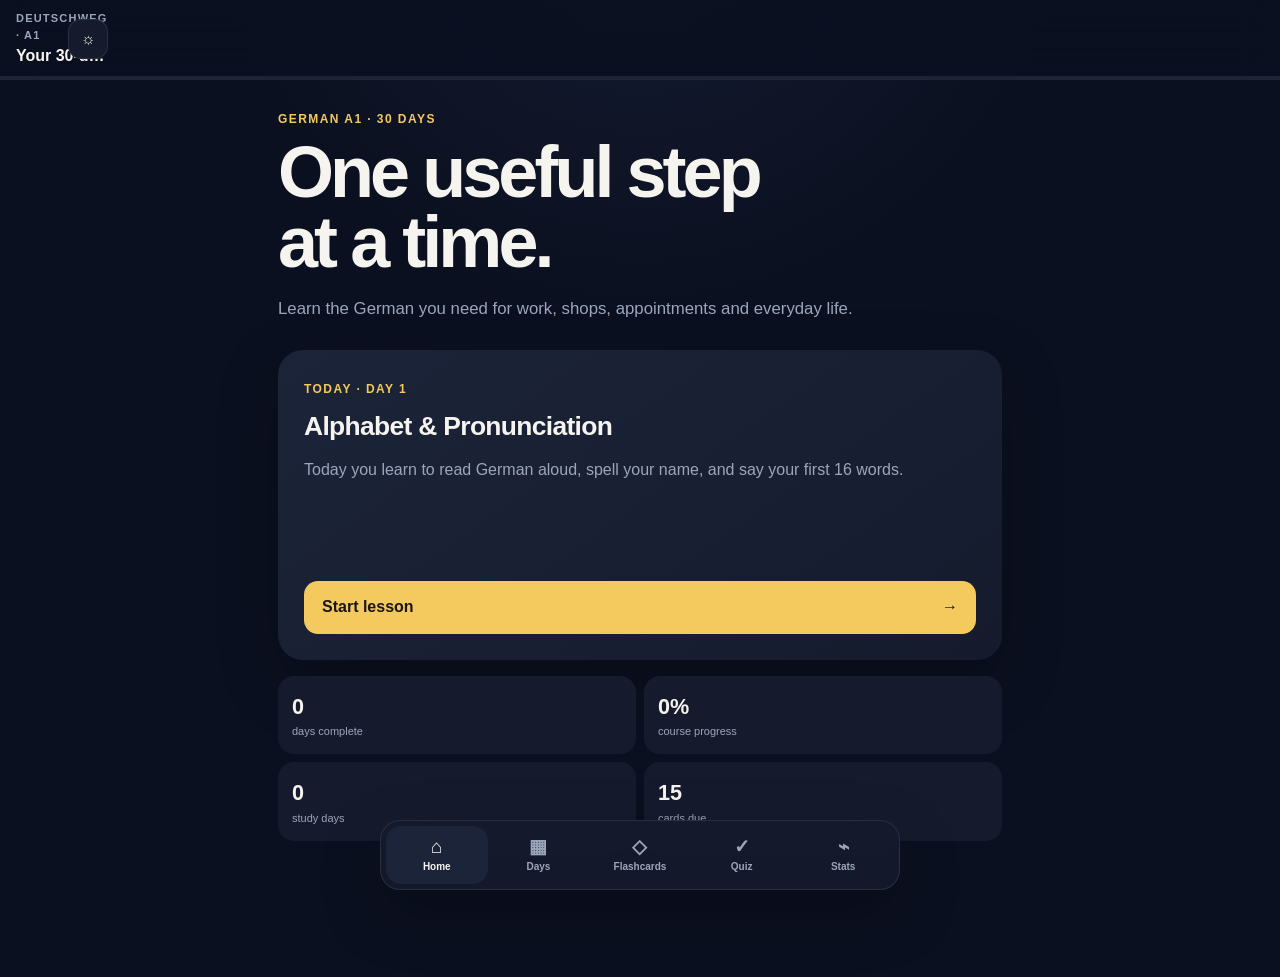
==== index.html @ 3619050e "Workstream 6: add stats streaks and progress backups" ====
<!doctype html>
<html lang="en">
<head>
  <meta charset="UTF-8">
  <meta name="viewport" content="width=device-width, initial-scale=1, viewport-fit=cover">
  <meta name="theme-color" content="#0b1020">
  <meta name="description" content="A guided, interactive 30-day German A1 course that works offline.">
  <link rel="manifest" href="./manifest.json">
  <link rel="icon" href="./icon.png" type="image/png">
  <link rel="apple-touch-icon" href="./icon.png">
  <link rel="stylesheet" href="./assets/app.css">
  <title>Deutschweg — German A1</title>
</head>
<body>
  <a class="skip-link" href="#app-main">Skip to lesson</a>
  <header class="topbar">
    <button class="icon-button" id="backButton" type="button" aria-label="Back to home">←</button>
    <div class="topbar-copy">
      <span id="topbarEyebrow">Deutschweg · A1</span>
      <strong id="topbarTitle">Your 30-day journey</strong>
    </div>
    <button class="icon-button" id="themeButton" type="button" aria-label="Switch to light mode">☼</button>
    <div class="topbar-progress" aria-hidden="true"><i id="topbarProgress"></i></div>
  </header>

  <main id="app-main" tabindex="-1">
    <section id="homeView" class="view" aria-labelledby="homeTitle">
      <p class="eyebrow">German A1 · 30 days</p>
      <h1 id="homeTitle">One useful step<br>at a time.</h1>
      <p class="lede">Learn the German you need for work, shops, appointments and everyday life.</p>
      <article class="continue-card">
        <div>
          <span class="eyebrow" id="continueEyebrow">Today · Day 1</span>
          <h2 id="continueTitle">Loading your lesson…</h2>
          <p id="continueGoal"></p>
        </div>
        <button class="primary-button" id="continueButton" type="button">Start lesson <span>→</span></button>
      </article>
      <div class="home-stats" aria-label="Course summary">
        <div><strong id="daysComplete">0</strong><span>days complete</span></div>
        <div><strong id="coursePercent">0%</strong><span>course progress</span></div>
        <div><strong id="studyDays">0</strong><span>study days</span></div>
        <div><strong id="dueToday">0</strong><span>cards due</span></div>
      </div>
    </section>

    <section id="daysView" class="view" hidden aria-labelledby="daysTitle">
      <p class="eyebrow">Course map</p>
      <h1 id="daysTitle">Your 30 days</h1>
      <p class="lede">Completed lessons stay available. Test days are marked separately.</p>
      <div class="status-legend" aria-label="Day status legend"><span><i></i>Not started</span><span><i class="progress"></i>In progress</span><span><i class="complete"></i>Complete</span><span><i class="test"></i>Test day</span></div>
      <div class="day-grid" id="dayGrid"></div>
    </section>

    <section id="dayView" class="view lesson-view" hidden aria-live="polite">
      <div id="dayLoading" class="loading-state" role="status">Loading lesson…</div>
      <article id="dayContent"></article>
    </section>

    <section id="flashcardsView" class="view" hidden aria-labelledby="flashcardsTitle">
      <p class="eyebrow" id="flashcardsMeta">Your review queue</p>
      <h1 id="flashcardsTitle">Flashcards</h1>
      <div class="review-options">
        <label><input type="checkbox" id="typeMode"> Type the answer</label>
      </div>
      <div id="reviewEmpty" class="empty-card" hidden><h2>You are caught up.</h2><p>Complete another lesson or return when reviews become due.</p></div>
      <div id="reviewSession">
        <article class="review-card" id="reviewCard" tabindex="0" role="button" aria-label="Reveal answer">
          <span class="card-status" id="reviewStatus">New</span>
          <div class="review-face" id="reviewPrompt"></div>
          <div class="review-answer" id="reviewAnswer" hidden></div>
        </article>
        <div id="typeAnswerArea" hidden>
          <input type="text" id="typedAnswer" lang="de" autocapitalize="off" placeholder="Type your answer…">
          <div class="special-keys" aria-label="German special characters"><button type="button">ä</button><button type="button">ö</button><button type="button">ü</button><button type="button">ß</button></div>
          <button class="primary-button" id="checkTypedAnswer" type="button">Check answer <span>→</span></button>
        </div>
        <button class="primary-button" id="revealAnswer" type="button">Show answer <span>→</span></button>
        <div class="grade-buttons" id="gradeButtons" hidden>
          <button type="button" data-grade="again">Again<small>10 min</small></button>
          <button type="button" data-grade="hard">Hard<small>short</small></button>
          <button type="button" data-grade="good">Good<small>normal</small></button>
          <button type="button" data-grade="easy">Easy<small>long</small></button>
        </div>
        <p class="card-stats" id="cardStats"></p>
      </div>
      <section class="hardest-list"><h2>Hardest cards</h2><div id="hardestCards"></div></section>
    </section>

    <section id="quizView" class="view" hidden aria-labelledby="quizTitle">
      <p class="eyebrow" id="quizMeta">Lesson check</p>
      <h1 id="quizTitle">Quiz</h1>
      <label class="quiz-picker">Choose a lesson <select id="quizPicker"></select></label>
      <div id="quizBody"></div>
    </section>

    <section id="statsView" class="view" hidden aria-labelledby="statsTitle">
      <p class="eyebrow">Your learning record</p>
      <h1 id="statsTitle">Stats</h1>
      <div class="stat-grid" id="statGrid"></div>
      <section class="stats-section"><h2>Scores over time</h2><div id="scoreTimeline"></div></section>
      <section class="stats-section"><h2>Weakest topics</h2><div id="weakTopics"></div></section>
      <section class="stats-section"><h2>Protect your progress</h2><p class="lede">Export a backup whenever you like. Importing restores the complete learning record on this device.</p><div class="data-actions"><button class="secondary-button" id="exportProgress" type="button">Export progress</button><label class="secondary-button import-label">Import progress<input type="file" id="importProgress" accept="application/json"></label></div><p id="importFeedback" aria-live="polite"></p></section>
    </section>

    <section id="placeholderView" class="view" hidden>
      <p class="eyebrow">Coming in this rebuild</p>
      <h1 id="placeholderTitle">Flashcards</h1>
      <p class="lede" id="placeholderCopy"></p>
      <button class="secondary-button" type="button" data-route="home">Return home</button>
    </section>
  </main>

  <nav class="bottom-nav" aria-label="Primary navigation">
    <button type="button" data-route="home" aria-current="page"><span>⌂</span>Home</button>
    <button type="button" data-route="days"><span>▦</span>Days</button>
    <button type="button" data-route="flashcards"><span>◇</span>Flashcards</button>
    <button type="button" data-route="quiz"><span>✓</span>Quiz</button>
    <button type="button" data-route="stats"><span>⌁</span>Stats</button>
  </nav>

  <div class="celebration" id="celebration" hidden>
    <div class="celebration-card" role="dialog" aria-modal="true" aria-labelledby="celebrationTitle">
      <div class="celebration-mark">✓</div>
      <p class="eyebrow">Lesson complete</p>
      <h2 id="celebrationTitle">You moved your German forward.</h2>
      <p id="celebrationCopy"></p>
      <button class="primary-button" id="celebrationNext" type="button">Continue <span>→</span></button>
      <button class="secondary-button" id="celebrationHome" type="button">Back home</button>
    </div>
  </div>

  <noscript>This course needs JavaScript to load its lesson files.</noscript>
  <script type="module" src="./assets/app.js"></script>
</body>
</html>
---- assets/app.css ----
:root{
  color-scheme:dark;
  --bg:#0b1020;--surface:#151b2d;--surface-2:#1c2439;--text:#f6f4ef;
  --muted:#9ca6bb;--line:rgba(255,255,255,.09);--gold:#f4c95d;--green:#68d5a5;
  --red:#f27c85;--focus:rgba(244,201,93,.28);--shadow:0 22px 60px rgba(0,0,0,.25);
  --ease:cubic-bezier(.23,1,.32,1);
}
[data-theme="light"]{
  color-scheme:light;--bg:#f7f5ef;--surface:#fffdfa;--surface-2:#f0ede4;
  --text:#1e2430;--muted:#687181;--line:rgba(32,38,48,.1);--gold:#b77900;
  --green:#137c58;--red:#c74b58;--focus:rgba(183,121,0,.2);--shadow:0 22px 60px rgba(30,36,48,.1);
}
*{box-sizing:border-box}
[hidden]{display:none!important}
html{background:var(--bg);scroll-behavior:smooth}
body{margin:0;background:radial-gradient(circle at 50% -12%,rgba(78,93,145,.16),transparent 34%),var(--bg);color:var(--text);font:16px/1.55 -apple-system,BlinkMacSystemFont,"Segoe UI",sans-serif;padding:82px 0 96px}
button,input{font:inherit}
button{cursor:pointer}
button:focus-visible,a:focus-visible,summary:focus-visible,input:focus-visible{outline:3px solid var(--focus);outline-offset:3px}
.skip-link{position:fixed;top:8px;left:8px;z-index:100;transform:translateY(-150%);background:var(--gold);color:#171717;padding:10px 14px;border-radius:10px}
.skip-link:focus{transform:none}
.topbar{position:fixed;inset:0 0 auto;z-index:20;min-height:70px;display:grid;grid-template-columns:42px 1fr 42px;align-items:center;gap:10px;padding:calc(10px + env(safe-area-inset-top)) 16px 10px;background:color-mix(in srgb,var(--bg) 88%,transparent);backdrop-filter:blur(18px);border-bottom:1px solid var(--line)}
.topbar-copy{display:grid;min-width:0}.topbar-copy span{font-size:11px;color:var(--muted);text-transform:uppercase;letter-spacing:.11em;font-weight:750}.topbar-copy strong{overflow:hidden;text-overflow:ellipsis;white-space:nowrap}
.icon-button{width:40px;height:40px;border:1px solid var(--line);border-radius:13px;background:var(--surface);color:var(--text)}
#backButton[hidden]{display:block;visibility:hidden}
.topbar-progress{position:absolute;inset:auto 0 0;height:3px;background:var(--surface-2)}.topbar-progress i{display:block;width:0;height:100%;background:var(--gold);transition:width 220ms var(--ease)}
main{width:min(100%,760px);margin:auto;padding:28px 18px 40px}
.view[hidden]{display:none}
.eyebrow{margin:0 0 8px;color:var(--gold);font-size:12px;font-weight:800;text-transform:uppercase;letter-spacing:.12em}
h1{font-size:clamp(2.2rem,12vw,4.5rem);line-height:.98;letter-spacing:-.055em;margin:0 0 18px}
h2{letter-spacing:-.025em;line-height:1.2}
.lede{color:var(--muted);font-size:1.05rem;max-width:580px;margin:0 0 28px}
.continue-card{min-height:310px;display:flex;flex-direction:column;justify-content:space-between;background:linear-gradient(145deg,var(--surface-2),var(--surface));border-radius:25px;padding:26px;box-shadow:var(--shadow)}
.continue-card h2{font-size:1.65rem;margin:10px 0}.continue-card p{color:var(--muted)}
.primary-button,.secondary-button{min-height:52px;border:0;border-radius:14px;padding:14px 18px;font-weight:800;transition:transform 140ms var(--ease)}
.primary-button{display:flex;justify-content:space-between;width:100%;background:var(--gold);color:#171717}.secondary-button{background:var(--surface-2);color:var(--text)}
.primary-button:active,.secondary-button:active,.bottom-nav button:active,.day-tile:active{transform:scale(.97)}
.home-stats{display:grid;grid-template-columns:repeat(2,1fr);gap:8px;margin-top:16px}
.home-stats div{background:var(--surface);border-radius:16px;padding:14px}.home-stats strong,.home-stats span{display:block}.home-stats strong{font-size:1.35rem}.home-stats span{color:var(--muted);font-size:11px}
.day-grid{display:grid;grid-template-columns:repeat(5,1fr);gap:8px}
.status-legend{display:flex;flex-wrap:wrap;gap:8px 14px;color:var(--muted);font-size:11px;margin:-12px 0 18px}.status-legend span{display:flex;align-items:center;gap:5px}.status-legend i{width:8px;height:8px;border-radius:50%;background:var(--surface-2)}.status-legend .progress{background:var(--gold)}.status-legend .complete{background:var(--green)}.status-legend .test{border:1px solid var(--gold);background:transparent}
.day-tile{aspect-ratio:1;border:1px solid var(--line);border-radius:15px;background:var(--surface);color:var(--text);display:grid;place-items:center;position:relative;font-weight:750;transition:transform 140ms var(--ease),border-color 180ms ease}
.day-tile.current,.day-tile.in-progress{border-color:var(--gold)}.day-tile.in-progress::before{content:"";position:absolute;top:6px;right:6px;width:6px;height:6px;border-radius:50%;background:var(--gold)}.day-tile.complete{background:color-mix(in srgb,var(--green) 13%,var(--surface));color:var(--green);border-color:color-mix(in srgb,var(--green) 45%,transparent)}.day-tile.test::after{content:"Test";position:absolute;bottom:4px;font-size:8px;color:var(--gold)}
.loading-state{padding:40px 0;color:var(--muted)}
.lesson-heading{margin-bottom:22px}.lesson-heading h1{font-size:clamp(2rem,9vw,3.5rem)}.lesson-heading p{color:var(--muted)}
.section-card{background:var(--surface);border:1px solid var(--line);border-radius:18px;margin:12px 0;padding:0 17px;overflow:hidden}
.section-card summary{list-style:none;display:flex;align-items:center;gap:12px;padding:17px 0;font-weight:750}.section-card summary::-webkit-details-marker{display:none}
.section-icon{display:grid;place-items:center;width:32px;height:32px;border-radius:10px;background:var(--surface-2);color:var(--gold);flex:0 0 auto}.section-title{flex:1}.section-status{color:var(--muted)}
.section-body{padding:0 0 18px}.section-body>*:first-child{margin-top:0}
.section-body table{display:block;width:100%;overflow-x:auto;border-collapse:separate;border-spacing:0;-webkit-overflow-scrolling:touch}.section-body th,.section-body td{min-width:110px;padding:8px;border:1px solid var(--line);text-align:left;background:var(--surface)}.section-body tr>*:first-child{position:sticky;left:0;z-index:1;background:var(--surface-2);box-shadow:1px 0 var(--line)}
.section-body .de{color:var(--green);font-weight:650}.section-body .tr{color:var(--muted);font-size:.86em}.section-body img{max-width:100%}
.speak-button{display:inline-grid;place-items:center;width:30px;height:30px;margin-left:7px;border:1px solid var(--line);border-radius:9px;background:var(--surface-2);color:var(--text);vertical-align:middle}.speak-button.playing{color:var(--gold);box-shadow:0 0 0 3px var(--focus)}
.audio-toolbar{display:flex;align-items:center;flex-wrap:wrap;gap:8px;margin:0 0 14px;padding:10px;border-radius:13px;background:var(--surface-2)}.audio-toolbar button,.audio-toolbar select{min-height:40px;border:1px solid var(--line);border-radius:10px;background:var(--surface);color:var(--text);padding:8px 11px}.dialogue-line-playing{border-radius:8px;background:color-mix(in srgb,var(--gold) 12%,transparent);box-shadow:0 0 0 5px color-mix(in srgb,var(--gold) 12%,transparent)}
.listening-drill{margin:0 0 17px;padding:16px;border-radius:15px;background:var(--surface-2)}.listening-drill h3{margin:0 0 4px}.listening-drill p{color:var(--muted);font-size:.88em}.listen-row{display:flex;gap:8px}.listen-row input{min-width:0;flex:1;border:1px solid var(--line);border-radius:11px;background:var(--surface);color:var(--text);padding:10px 12px}.listen-row button{flex:0 0 auto}.listen-feedback{min-height:24px;margin-top:9px;font-size:.88em}.listen-feedback.good{color:var(--green)}.listen-feedback.bad{color:var(--red)}
.section-complete{display:flex;align-items:center;justify-content:center;width:100%;min-height:44px;margin-top:16px;border:1px solid var(--line);border-radius:12px;background:var(--surface-2);color:var(--text);font-weight:750}.section-complete.done{color:var(--green);background:color-mix(in srgb,var(--green) 10%,var(--surface-2))}
.lesson-nav{display:grid;grid-template-columns:1fr 1fr;gap:10px;margin:14px 0 0}
.fc{position:relative;min-height:120px;display:grid;place-items:center;text-align:center;padding:18px;border-radius:16px;background:var(--surface-2);cursor:pointer;perspective:800px;transition:transform 180ms var(--ease)}.fc:active{transform:scale(.98)}.fc .a{display:none;color:var(--green)}.fc.flip .q{display:none}.fc.flip .a{display:block}.fc.flip{box-shadow:inset 0 0 0 1px var(--green)}
.complete-day{margin:22px 0;background:var(--gold);color:#171717;width:100%}
.review-options{display:flex;justify-content:flex-end;margin:-54px 0 22px;color:var(--muted);font-size:.86em}.review-options label{display:flex;align-items:center;gap:7px}
.review-card{position:relative;min-height:300px;display:flex;flex-direction:column;justify-content:center;align-items:center;text-align:center;padding:28px;border:1px solid var(--line);border-radius:24px;background:linear-gradient(145deg,var(--surface-2),var(--surface));box-shadow:var(--shadow);transition:transform 180ms var(--ease)}.review-card:active{transform:scale(.99)}.card-status{position:absolute;top:20px;left:20px;padding:4px 9px;border-radius:999px;background:var(--surface-2);color:var(--muted);font-size:11px;text-transform:uppercase;letter-spacing:.1em}.review-face,.review-answer{font-size:clamp(1.45rem,7vw,2.3rem);font-weight:800;letter-spacing:-.03em}.review-answer{color:var(--green);margin-top:18px}.review-card.revealed .review-face{font-size:1rem;color:var(--muted)}#revealAnswer{margin-top:12px}.grade-buttons{display:grid;grid-template-columns:repeat(4,1fr);gap:6px;margin-top:12px}.grade-buttons button{min-height:58px;border:1px solid var(--line);border-radius:13px;background:var(--surface);color:var(--text);font-size:.78em;font-weight:750}.grade-buttons button:first-child{color:var(--red)}.grade-buttons button:last-child{color:var(--green)}.grade-buttons small{display:block;color:var(--muted);font-size:9px}.card-stats{min-height:24px;color:var(--muted);font-size:.78em;text-align:center}
#typeAnswerArea{margin-top:12px}#typedAnswer{width:100%;min-height:48px;border:1px solid var(--line);border-radius:12px;background:var(--surface);color:var(--text);padding:11px 13px}.special-keys{display:flex;gap:6px;margin:8px 0}.special-keys button{width:42px;height:38px;border:1px solid var(--line);border-radius:9px;background:var(--surface-2);color:var(--text)}.empty-card{padding:28px;border-radius:20px;background:var(--surface);text-align:center}.hardest-list{margin-top:30px}.hardest-list h2{font-size:1rem}.hard-card{display:flex;justify-content:space-between;gap:12px;padding:10px 0;border-top:1px solid var(--line);font-size:.85em}.hard-card span{color:var(--muted)}
.quiz-picker{display:grid;gap:6px;color:var(--muted);font-size:.8em;margin:-8px 0 18px}.quiz-picker select{min-height:46px;border:1px solid var(--line);border-radius:12px;background:var(--surface);color:var(--text);padding:9px 12px}.quiz-question{margin:12px 0;padding:18px;border-radius:18px;background:var(--surface);border:1px solid var(--line)}.quiz-question h2{font-size:1rem;line-height:1.5;margin:0 0 12px}.quiz-input-row{display:flex;gap:8px}.quiz-input-row input{min-width:0;flex:1;min-height:46px;border:1px solid var(--line);border-radius:11px;background:var(--surface-2);color:var(--text);padding:10px}.quiz-check,.choice-option{min-height:44px;border:1px solid var(--line);border-radius:11px;background:var(--surface-2);color:var(--text);padding:9px 12px}.choice-grid{display:grid;gap:7px}.choice-option{text-align:left}.choice-option.selected{border-color:var(--gold)}.quiz-feedback{margin-top:10px;font-size:.88em}.quiz-feedback.good{color:var(--green)}.quiz-feedback.bad{color:var(--red)}.quiz-explanation{display:block;color:var(--muted);margin-top:4px}.quiz-result{padding:22px;border-radius:19px;background:var(--surface);box-shadow:var(--shadow)}.quiz-result strong{font-size:2rem}.quiz-result .primary-button{margin-top:14px}
.test-paper{padding:20px;border-radius:19px;background:var(--surface)}.test-paper details{margin:12px 0;padding:0 14px;border:1px solid var(--line);border-radius:14px}.test-paper li{margin:12px 0}.test-response{display:block;width:100%;min-height:42px;margin-top:7px;border:1px solid var(--line);border-radius:9px;background:var(--surface-2);color:var(--text);padding:8px 10px}.test-score{display:flex;align-items:center;gap:10px;margin:15px 0}.test-score input{width:84px;min-height:46px;border:1px solid var(--line);border-radius:10px;background:var(--surface-2);color:var(--text);padding:9px}.answer-panel{margin-top:15px;padding:18px;border-radius:16px;background:var(--surface-2)}
.word-bank,.word-answer{display:flex;flex-wrap:wrap;gap:7px;min-height:48px;padding:8px;border:1px dashed var(--line);border-radius:11px;margin:7px 0}.word-chip{min-height:38px;border:1px solid var(--line);border-radius:9px;background:var(--surface-2);color:var(--text);padding:7px 10px}.word-answer{border-style:solid}
.stat-grid{display:grid;grid-template-columns:repeat(2,1fr);gap:9px}.stat-card{padding:17px;border-radius:17px;background:var(--surface)}.stat-card strong,.stat-card span{display:block}.stat-card strong{font-size:1.8rem}.stat-card span{color:var(--muted);font-size:.75em}.stats-section{margin-top:28px}.stats-section h2{font-size:1.05rem}.score-row,.weak-row{display:grid;grid-template-columns:76px 1fr auto;align-items:center;gap:10px;padding:9px 0;border-top:1px solid var(--line);font-size:.8em}.score-track{height:6px;border-radius:5px;background:var(--surface-2);overflow:hidden}.score-track i{display:block;height:100%;background:var(--gold)}.weak-row{grid-template-columns:1fr auto}.weak-row span{color:var(--muted)}.data-actions{display:grid;grid-template-columns:1fr 1fr;gap:8px}.import-label{display:grid;place-items:center;text-align:center;cursor:pointer}.import-label input{position:absolute;width:1px;height:1px;opacity:0}
.bottom-nav{position:fixed;z-index:30;inset:auto 10px max(10px,env(safe-area-inset-bottom));display:grid;grid-template-columns:repeat(5,1fr);padding:5px;border:1px solid var(--line);border-radius:20px;background:color-mix(in srgb,var(--surface) 92%,transparent);backdrop-filter:blur(18px);box-shadow:var(--shadow)}
.bottom-nav button{min-width:0;min-height:58px;border:0;border-radius:15px;background:transparent;color:var(--muted);font-size:10px;font-weight:750}.bottom-nav button span{display:block;font-size:19px;line-height:1.2}.bottom-nav button[aria-current="page"]{background:var(--surface-2);color:var(--text)}
.celebration{position:fixed;z-index:60;inset:0;display:grid;place-items:end center;padding:18px;background:rgba(4,7,14,.68);backdrop-filter:blur(9px)}.celebration[hidden]{display:none}.celebration-card{width:min(100%,500px);padding:28px;border-radius:25px;background:var(--surface);box-shadow:var(--shadow);animation:celebrate-in 220ms var(--ease)}.celebration-mark{display:grid;place-items:center;width:56px;height:56px;margin-bottom:20px;border-radius:18px;background:color-mix(in srgb,var(--green) 15%,var(--surface-2));color:var(--green);font-size:28px}.celebration-card h2{font-size:1.7rem;margin:8px 0}.celebration-card>p:not(.eyebrow){color:var(--muted)}.celebration-card .secondary-button{width:100%;margin-top:8px}
@keyframes celebrate-in{from{opacity:0;transform:translateY(18px) scale(.98)}to{opacity:1;transform:none}}
@media(min-width:700px){.day-grid{grid-template-columns:repeat(10,1fr)}.bottom-nav{width:520px;left:50%;right:auto;transform:translateX(-50%)}}
@media(min-width:700px){.celebration{place-items:center}}
@media(prefers-reduced-motion:reduce){html{scroll-behavior:auto}*,*::before,*::after{transition-duration:.001ms!important;animation-duration:.001ms!important}.celebration-card{animation:none}}
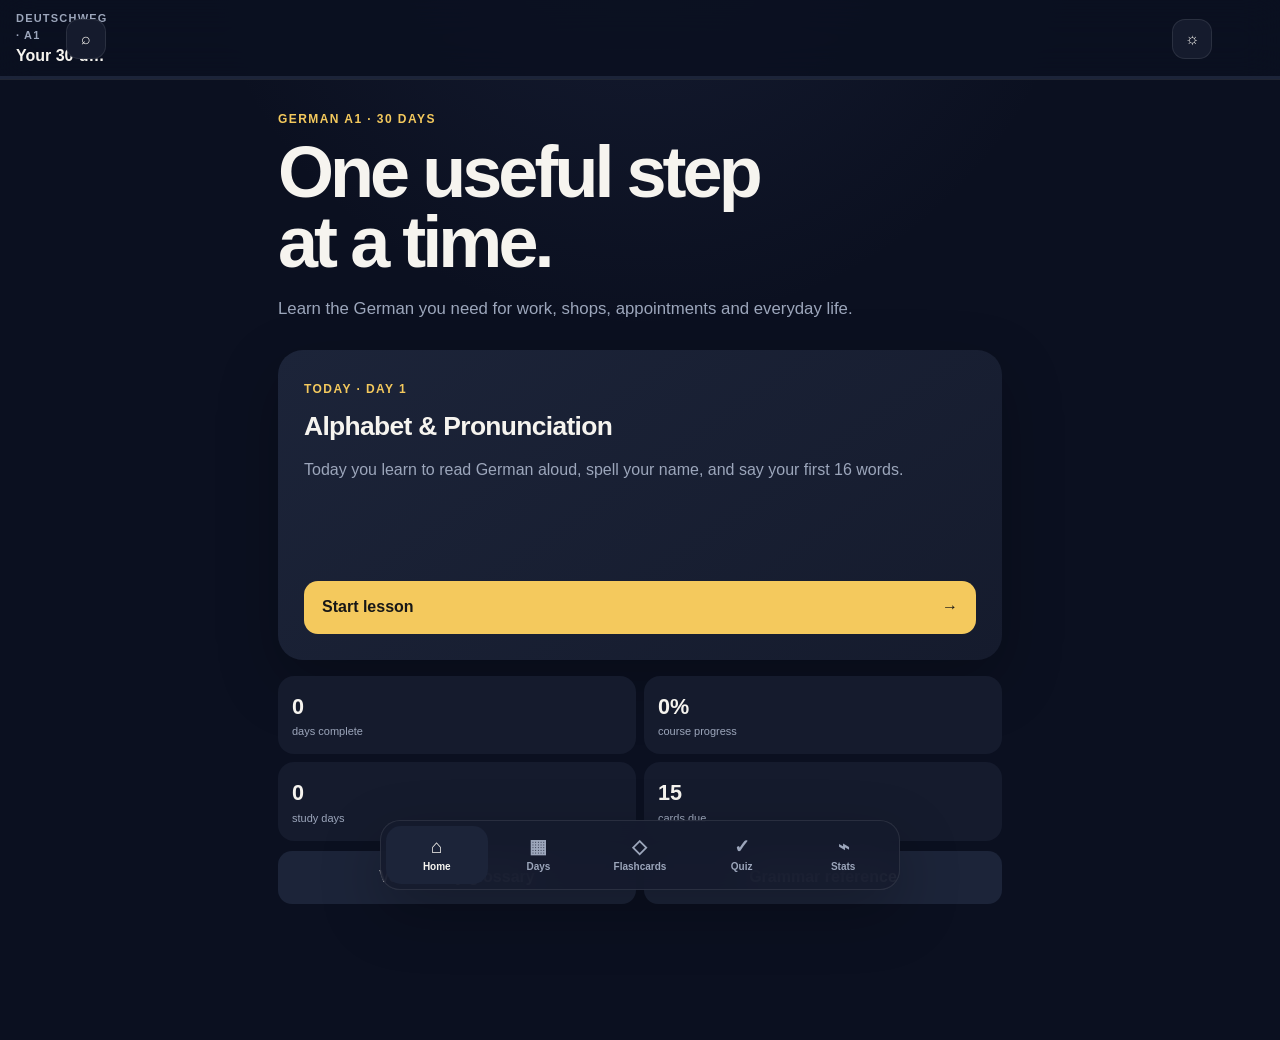
==== commit 059d8fb5: "Workstream 8: add global search glossary and grammar reference" ====
--- a/index.html
+++ b/index.html
@@ -5,6 +5,9 @@
   <meta name="viewport" content="width=device-width, initial-scale=1, viewport-fit=cover">
   <meta name="theme-color" content="#0b1020">
   <meta name="description" content="A guided, interactive 30-day German A1 course that works offline.">
+  <meta name="apple-mobile-web-app-capable" content="yes">
+  <meta name="apple-mobile-web-app-status-bar-style" content="black-translucent">
+  <meta name="apple-mobile-web-app-title" content="Deutschweg">
   <link rel="manifest" href="./manifest.json">
   <link rel="icon" href="./icon.png" type="image/png">
   <link rel="apple-touch-icon" href="./icon.png">
@@ -19,7 +22,9 @@
       <span id="topbarEyebrow">Deutschweg · A1</span>
       <strong id="topbarTitle">Your 30-day journey</strong>
     </div>
+    <button class="icon-button" id="searchButton" type="button" aria-label="Search course">⌕</button>
     <button class="icon-button" id="themeButton" type="button" aria-label="Switch to light mode">☼</button>
+    <span class="connection-status" id="connectionStatus" role="status" hidden>Offline</span>
     <div class="topbar-progress" aria-hidden="true"><i id="topbarProgress"></i></div>
   </header>
 
@@ -42,6 +47,8 @@
         <div><strong id="studyDays">0</strong><span>study days</span></div>
         <div><strong id="dueToday">0</strong><span>cards due</span></div>
       </div>
+      <button class="secondary-button install-button" id="installButton" type="button" hidden>Install Deutschweg</button>
+      <div class="reference-links"><button class="secondary-button" type="button" data-reference="glossary">Vocabulary glossary</button><button class="secondary-button" type="button" data-reference="grammar">Grammar reference</button></div>
     </section>
 
     <section id="daysView" class="view" hidden aria-labelledby="daysTitle">
@@ -103,6 +110,14 @@
       <section class="stats-section"><h2>Protect your progress</h2><p class="lede">Export a backup whenever you like. Importing restores the complete learning record on this device.</p><div class="data-actions"><button class="secondary-button" id="exportProgress" type="button">Export progress</button><label class="secondary-button import-label">Import progress<input type="file" id="importProgress" accept="application/json"></label></div><p id="importFeedback" aria-live="polite"></p></section>
     </section>
 
+    <section id="referenceView" class="view" hidden aria-labelledby="referenceTitle">
+      <p class="eyebrow">Exam-day reference</p>
+      <h1 id="referenceTitle">Glossary</h1>
+      <div class="reference-tabs"><button type="button" data-reference-tab="glossary">Vocabulary</button><button type="button" data-reference-tab="grammar">Grammar</button></div>
+      <div id="glossaryControls" class="reference-controls"><input type="search" id="glossaryQuery" placeholder="Filter words…" aria-label="Filter glossary"><select id="articleFilter" aria-label="Filter by article"><option value="">All articles</option><option value="der">der</option><option value="die">die</option><option value="das">das</option></select><select id="dayFilter" aria-label="Filter by day"><option value="">All days</option></select><select id="glossarySort" aria-label="Sort glossary"><option value="day">Course order</option><option value="german">German A–Z</option><option value="english">English A–Z</option></select></div>
+      <div id="referenceBody"></div>
+    </section>
+
     <section id="placeholderView" class="view" hidden>
       <p class="eyebrow">Coming in this rebuild</p>
       <h1 id="placeholderTitle">Flashcards</h1>
@@ -129,6 +144,13 @@
       <button class="secondary-button" id="celebrationHome" type="button">Back home</button>
     </div>
   </div>
+  <div class="search-overlay" id="searchOverlay" hidden>
+    <div class="search-panel" role="dialog" aria-modal="true" aria-labelledby="searchTitle">
+      <div class="search-head"><h2 id="searchTitle">Search the course</h2><button class="icon-button" id="closeSearch" type="button" aria-label="Close search">×</button></div>
+      <input type="search" id="globalSearch" placeholder="Try Termin, accusative, Bahnhof…" autocomplete="off">
+      <div id="searchResults" aria-live="polite"></div>
+    </div>
+  </div>
 
   <noscript>This course needs JavaScript to load its lesson files.</noscript>
   <script type="module" src="./assets/app.js"></script>
--- a/assets/app.css
+++ b/assets/app.css
@@ -19,10 +19,11 @@
 button:focus-visible,a:focus-visible,summary:focus-visible,input:focus-visible{outline:3px solid var(--focus);outline-offset:3px}
 .skip-link{position:fixed;top:8px;left:8px;z-index:100;transform:translateY(-150%);background:var(--gold);color:#171717;padding:10px 14px;border-radius:10px}
 .skip-link:focus{transform:none}
-.topbar{position:fixed;inset:0 0 auto;z-index:20;min-height:70px;display:grid;grid-template-columns:42px 1fr 42px;align-items:center;gap:10px;padding:calc(10px + env(safe-area-inset-top)) 16px 10px;background:color-mix(in srgb,var(--bg) 88%,transparent);backdrop-filter:blur(18px);border-bottom:1px solid var(--line)}
+.topbar{position:fixed;inset:0 0 auto;z-index:20;min-height:70px;display:grid;grid-template-columns:42px 1fr 42px 42px;align-items:center;gap:8px;padding:calc(10px + env(safe-area-inset-top)) 16px 10px;background:color-mix(in srgb,var(--bg) 88%,transparent);backdrop-filter:blur(18px);border-bottom:1px solid var(--line)}
 .topbar-copy{display:grid;min-width:0}.topbar-copy span{font-size:11px;color:var(--muted);text-transform:uppercase;letter-spacing:.11em;font-weight:750}.topbar-copy strong{overflow:hidden;text-overflow:ellipsis;white-space:nowrap}
 .icon-button{width:40px;height:40px;border:1px solid var(--line);border-radius:13px;background:var(--surface);color:var(--text)}
 #backButton[hidden]{display:block;visibility:hidden}
+.connection-status{position:absolute;right:66px;bottom:7px;padding:2px 7px;border-radius:999px;background:var(--red);color:#fff;font-size:9px;font-weight:800;text-transform:uppercase;letter-spacing:.08em}
 .topbar-progress{position:absolute;inset:auto 0 0;height:3px;background:var(--surface-2)}.topbar-progress i{display:block;width:0;height:100%;background:var(--gold);transition:width 220ms var(--ease)}
 main{width:min(100%,760px);margin:auto;padding:28px 18px 40px}
 .view[hidden]{display:none}
@@ -37,6 +38,8 @@
 .primary-button:active,.secondary-button:active,.bottom-nav button:active,.day-tile:active{transform:scale(.97)}
 .home-stats{display:grid;grid-template-columns:repeat(2,1fr);gap:8px;margin-top:16px}
 .home-stats div{background:var(--surface);border-radius:16px;padding:14px}.home-stats strong,.home-stats span{display:block}.home-stats strong{font-size:1.35rem}.home-stats span{color:var(--muted);font-size:11px}
+.install-button{width:100%;margin-top:10px}
+.reference-links{display:grid;grid-template-columns:1fr 1fr;gap:8px;margin-top:10px}.reference-links button{width:100%}
 .day-grid{display:grid;grid-template-columns:repeat(5,1fr);gap:8px}
 .status-legend{display:flex;flex-wrap:wrap;gap:8px 14px;color:var(--muted);font-size:11px;margin:-12px 0 18px}.status-legend span{display:flex;align-items:center;gap:5px}.status-legend i{width:8px;height:8px;border-radius:50%;background:var(--surface-2)}.status-legend .progress{background:var(--gold)}.status-legend .complete{background:var(--green)}.status-legend .test{border:1px solid var(--gold);background:transparent}
 .day-tile{aspect-ratio:1;border:1px solid var(--line);border-radius:15px;background:var(--surface);color:var(--text);display:grid;place-items:center;position:relative;font-weight:750;transition:transform 140ms var(--ease),border-color 180ms ease}
@@ -63,6 +66,8 @@
 .test-paper{padding:20px;border-radius:19px;background:var(--surface)}.test-paper details{margin:12px 0;padding:0 14px;border:1px solid var(--line);border-radius:14px}.test-paper li{margin:12px 0}.test-response{display:block;width:100%;min-height:42px;margin-top:7px;border:1px solid var(--line);border-radius:9px;background:var(--surface-2);color:var(--text);padding:8px 10px}.test-score{display:flex;align-items:center;gap:10px;margin:15px 0}.test-score input{width:84px;min-height:46px;border:1px solid var(--line);border-radius:10px;background:var(--surface-2);color:var(--text);padding:9px}.answer-panel{margin-top:15px;padding:18px;border-radius:16px;background:var(--surface-2)}
 .word-bank,.word-answer{display:flex;flex-wrap:wrap;gap:7px;min-height:48px;padding:8px;border:1px dashed var(--line);border-radius:11px;margin:7px 0}.word-chip{min-height:38px;border:1px solid var(--line);border-radius:9px;background:var(--surface-2);color:var(--text);padding:7px 10px}.word-answer{border-style:solid}
 .stat-grid{display:grid;grid-template-columns:repeat(2,1fr);gap:9px}.stat-card{padding:17px;border-radius:17px;background:var(--surface)}.stat-card strong,.stat-card span{display:block}.stat-card strong{font-size:1.8rem}.stat-card span{color:var(--muted);font-size:.75em}.stats-section{margin-top:28px}.stats-section h2{font-size:1.05rem}.score-row,.weak-row{display:grid;grid-template-columns:76px 1fr auto;align-items:center;gap:10px;padding:9px 0;border-top:1px solid var(--line);font-size:.8em}.score-track{height:6px;border-radius:5px;background:var(--surface-2);overflow:hidden}.score-track i{display:block;height:100%;background:var(--gold)}.weak-row{grid-template-columns:1fr auto}.weak-row span{color:var(--muted)}.data-actions{display:grid;grid-template-columns:1fr 1fr;gap:8px}.import-label{display:grid;place-items:center;text-align:center;cursor:pointer}.import-label input{position:absolute;width:1px;height:1px;opacity:0}
+.reference-tabs{display:grid;grid-template-columns:1fr 1fr;gap:5px;padding:4px;border-radius:14px;background:var(--surface-2);margin-bottom:13px}.reference-tabs button{min-height:42px;border:0;border-radius:10px;background:transparent;color:var(--muted)}.reference-tabs button.active{background:var(--surface);color:var(--text)}.reference-controls{display:grid;grid-template-columns:2fr 1fr;gap:7px;margin-bottom:14px}.reference-controls input,.reference-controls select{min-width:0;min-height:42px;border:1px solid var(--line);border-radius:10px;background:var(--surface);color:var(--text);padding:8px}.glossary-row{display:grid;grid-template-columns:1.1fr 1fr auto;gap:10px;padding:11px 3px;border-top:1px solid var(--line);font-size:.86em}.glossary-row strong{color:var(--green)}.glossary-row[data-article="der"] strong{color:#71a8ff}.glossary-row[data-article="die"] strong{color:#ff7f94}.glossary-row[data-article="das"] strong{color:#67d69e}.glossary-row small{color:var(--muted)}.grammar-ref{margin:10px 0;padding:0 15px;border:1px solid var(--line);border-radius:15px;background:var(--surface)}.grammar-ref summary{padding:14px 0;font-weight:750}.grammar-ref-body{padding-bottom:15px}.grammar-ref-body table{display:block;overflow-x:auto}
+.search-overlay{position:fixed;z-index:70;inset:0;padding:12px;background:rgba(4,7,14,.72);backdrop-filter:blur(9px)}.search-panel{width:min(100%,680px);max-height:calc(100vh - 24px);margin:auto;overflow:auto;padding:18px;border-radius:22px;background:var(--surface);box-shadow:var(--shadow)}.search-head{display:flex;align-items:center;justify-content:space-between}.search-head h2{margin:0}.search-panel>input{width:100%;min-height:50px;margin:15px 0;border:1px solid var(--line);border-radius:12px;background:var(--surface-2);color:var(--text);padding:11px 13px}.search-result{display:block;width:100%;padding:12px 2px;border:0;border-top:1px solid var(--line);background:transparent;color:var(--text);text-align:left}.search-result span,.search-result small{display:block}.search-result small{color:var(--muted)}
 .bottom-nav{position:fixed;z-index:30;inset:auto 10px max(10px,env(safe-area-inset-bottom));display:grid;grid-template-columns:repeat(5,1fr);padding:5px;border:1px solid var(--line);border-radius:20px;background:color-mix(in srgb,var(--surface) 92%,transparent);backdrop-filter:blur(18px);box-shadow:var(--shadow)}
 .bottom-nav button{min-width:0;min-height:58px;border:0;border-radius:15px;background:transparent;color:var(--muted);font-size:10px;font-weight:750}.bottom-nav button span{display:block;font-size:19px;line-height:1.2}.bottom-nav button[aria-current="page"]{background:var(--surface-2);color:var(--text)}
 .celebration{position:fixed;z-index:60;inset:0;display:grid;place-items:end center;padding:18px;background:rgba(4,7,14,.68);backdrop-filter:blur(9px)}.celebration[hidden]{display:none}.celebration-card{width:min(100%,500px);padding:28px;border-radius:25px;background:var(--surface);box-shadow:var(--shadow);animation:celebrate-in 220ms var(--ease)}.celebration-mark{display:grid;place-items:center;width:56px;height:56px;margin-bottom:20px;border-radius:18px;background:color-mix(in srgb,var(--green) 15%,var(--surface-2));color:var(--green);font-size:28px}.celebration-card h2{font-size:1.7rem;margin:8px 0}.celebration-card>p:not(.eyebrow){color:var(--muted)}.celebration-card .secondary-button{width:100%;margin-top:8px}
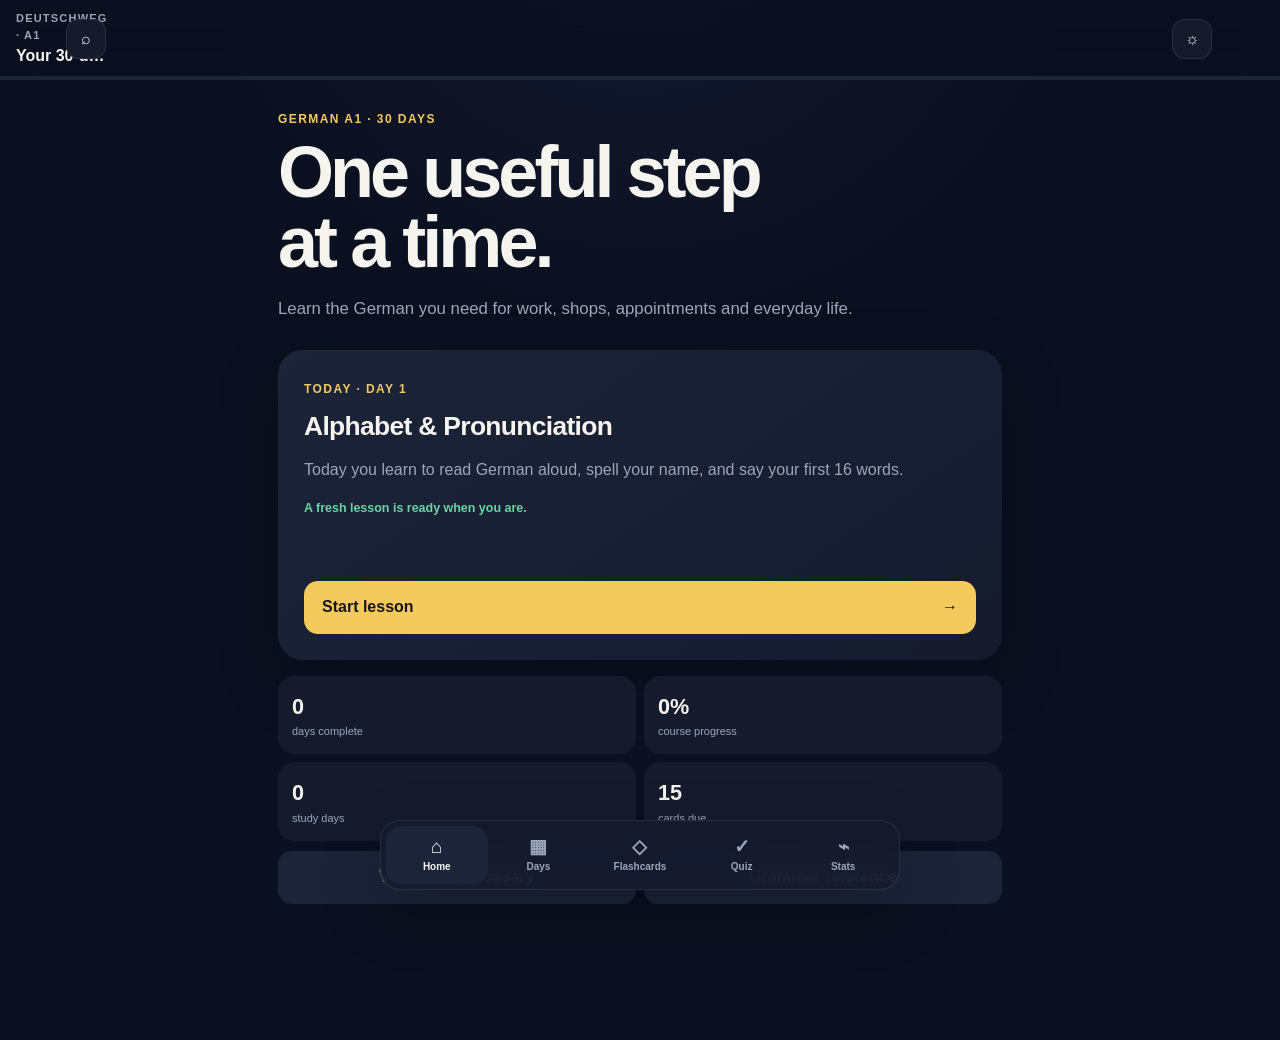
==== commit 1cc2f2da: "Connect lesson assessments to daily progress" ====
--- a/index.html
+++ b/index.html
@@ -38,6 +38,7 @@
           <span class="eyebrow" id="continueEyebrow">Today · Day 1</span>
           <h2 id="continueTitle">Loading your lesson…</h2>
           <p id="continueGoal"></p>
+          <p class="continue-progress" id="continueProgress"></p>
         </div>
         <button class="primary-button" id="continueButton" type="button">Start lesson <span>→</span></button>
       </article>
@@ -107,6 +108,11 @@
       <div class="stat-grid" id="statGrid"></div>
       <section class="stats-section"><h2>Scores over time</h2><div id="scoreTimeline"></div></section>
       <section class="stats-section"><h2>Weakest topics</h2><div id="weakTopics"></div></section>
+      <section class="stats-section speaking-review-section" aria-labelledby="speakingMistakesTitle">
+        <div class="section-heading-row"><div><p class="eyebrow">From completed lessons</p><h2 id="speakingMistakesTitle">Speaking Mistakes</h2></div><span class="count-badge" id="speakingMistakeCount">0 active</span></div>
+        <p class="lede">Reveal the correction, listen, then return to that lesson when you are ready to try it again.</p>
+        <div id="speakingMistakes"></div>
+      </section>
       <section class="stats-section"><h2>Protect your progress</h2><p class="lede">Export a backup whenever you like. Importing restores the complete learning record on this device.</p><div class="data-actions"><button class="secondary-button" id="exportProgress" type="button">Export progress</button><label class="secondary-button import-label">Import progress<input type="file" id="importProgress" accept="application/json"></label></div><p id="importFeedback" aria-live="polite"></p></section>
     </section>
 
@@ -151,6 +157,10 @@
       <div id="searchResults" aria-live="polite"></div>
     </div>
   </div>
+  <div class="update-toast" id="updateToast" role="status" hidden>
+    <div><strong>A fresh lesson update is ready.</strong><span>Your progress is already safe on this device.</span></div>
+    <button type="button" id="applyUpdate">Update now</button>
+  </div>
 
   <noscript>This course needs JavaScript to load its lesson files.</noscript>
   <script type="module" src="./assets/app.js"></script>
--- a/assets/app.css
+++ b/assets/app.css
@@ -16,7 +16,7 @@
 body{margin:0;background:radial-gradient(circle at 50% -12%,rgba(78,93,145,.16),transparent 34%),var(--bg);color:var(--text);font:16px/1.55 -apple-system,BlinkMacSystemFont,"Segoe UI",sans-serif;padding:82px 0 96px}
 button,input{font:inherit}
 button{cursor:pointer}
-button:focus-visible,a:focus-visible,summary:focus-visible,input:focus-visible{outline:3px solid var(--focus);outline-offset:3px}
+button:focus-visible,a:focus-visible,summary:focus-visible,input:focus-visible,textarea:focus-visible,select:focus-visible{outline:3px solid var(--focus);outline-offset:3px}
 .skip-link{position:fixed;top:8px;left:8px;z-index:100;transform:translateY(-150%);background:var(--gold);color:#171717;padding:10px 14px;border-radius:10px}
 .skip-link:focus{transform:none}
 .topbar{position:fixed;inset:0 0 auto;z-index:20;min-height:70px;display:grid;grid-template-columns:42px 1fr 42px 42px;align-items:center;gap:8px;padding:calc(10px + env(safe-area-inset-top)) 16px 10px;background:color-mix(in srgb,var(--bg) 88%,transparent);backdrop-filter:blur(18px);border-bottom:1px solid var(--line)}
@@ -32,7 +32,7 @@
 h2{letter-spacing:-.025em;line-height:1.2}
 .lede{color:var(--muted);font-size:1.05rem;max-width:580px;margin:0 0 28px}
 .continue-card{min-height:310px;display:flex;flex-direction:column;justify-content:space-between;background:linear-gradient(145deg,var(--surface-2),var(--surface));border-radius:25px;padding:26px;box-shadow:var(--shadow)}
-.continue-card h2{font-size:1.65rem;margin:10px 0}.continue-card p{color:var(--muted)}
+.continue-card h2{font-size:1.65rem;margin:10px 0}.continue-card p{color:var(--muted)}.continue-card .continue-progress{margin:12px 0 0;color:var(--green);font-size:.78rem;font-weight:750}
 .primary-button,.secondary-button{min-height:52px;border:0;border-radius:14px;padding:14px 18px;font-weight:800;transition:transform 140ms var(--ease)}
 .primary-button{display:flex;justify-content:space-between;width:100%;background:var(--gold);color:#171717}.secondary-button{background:var(--surface-2);color:var(--text)}
 .primary-button:active,.secondary-button:active,.bottom-nav button:active,.day-tile:active{transform:scale(.97)}
@@ -45,7 +45,7 @@
 .day-tile{aspect-ratio:1;border:1px solid var(--line);border-radius:15px;background:var(--surface);color:var(--text);display:grid;place-items:center;position:relative;font-weight:750;transition:transform 140ms var(--ease),border-color 180ms ease}
 .day-tile.current,.day-tile.in-progress{border-color:var(--gold)}.day-tile.in-progress::before{content:"";position:absolute;top:6px;right:6px;width:6px;height:6px;border-radius:50%;background:var(--gold)}.day-tile.complete{background:color-mix(in srgb,var(--green) 13%,var(--surface));color:var(--green);border-color:color-mix(in srgb,var(--green) 45%,transparent)}.day-tile.test::after{content:"Test";position:absolute;bottom:4px;font-size:8px;color:var(--gold)}
 .loading-state{padding:40px 0;color:var(--muted)}
-.lesson-heading{margin-bottom:22px}.lesson-heading h1{font-size:clamp(2rem,9vw,3.5rem)}.lesson-heading p{color:var(--muted)}
+.lesson-heading{margin-bottom:22px}.lesson-heading h1{font-size:clamp(2rem,9vw,3.5rem)}.lesson-heading>p{color:var(--muted)}.lesson-progress-summary{display:flex;flex-wrap:wrap;gap:7px;margin-top:15px}.lesson-progress-summary span{padding:6px 9px;border:1px solid var(--line);border-radius:999px;background:var(--surface);color:var(--muted);font-size:.72rem;font-weight:750}.lesson-progress-summary .complete{border-color:color-mix(in srgb,var(--green) 38%,var(--line));color:var(--green)}
 .section-card{background:var(--surface);border:1px solid var(--line);border-radius:18px;margin:12px 0;padding:0 17px;overflow:hidden}
 .section-card summary{list-style:none;display:flex;align-items:center;gap:12px;padding:17px 0;font-weight:750}.section-card summary::-webkit-details-marker{display:none}
 .section-icon{display:grid;place-items:center;width:32px;height:32px;border-radius:10px;background:var(--surface-2);color:var(--gold);flex:0 0 auto}.section-title{flex:1}.section-status{color:var(--muted)}
@@ -58,20 +58,26 @@
 .section-complete{display:flex;align-items:center;justify-content:center;width:100%;min-height:44px;margin-top:16px;border:1px solid var(--line);border-radius:12px;background:var(--surface-2);color:var(--text);font-weight:750}.section-complete.done{color:var(--green);background:color-mix(in srgb,var(--green) 10%,var(--surface-2))}
 .lesson-nav{display:grid;grid-template-columns:1fr 1fr;gap:10px;margin:14px 0 0}
 .fc{position:relative;min-height:120px;display:grid;place-items:center;text-align:center;padding:18px;border-radius:16px;background:var(--surface-2);cursor:pointer;perspective:800px;transition:transform 180ms var(--ease)}.fc:active{transform:scale(.98)}.fc .a{display:none;color:var(--green)}.fc.flip .q{display:none}.fc.flip .a{display:block}.fc.flip{box-shadow:inset 0 0 0 1px var(--green)}
-.complete-day{margin:22px 0;background:var(--gold);color:#171717;width:100%}
+.complete-day{margin:22px 0;background:var(--gold);color:#171717;width:100%}.complete-day.needs-requirements{justify-content:center;background:var(--surface-2);color:var(--muted);box-shadow:inset 0 0 0 1px var(--line)}
 .review-options{display:flex;justify-content:flex-end;margin:-54px 0 22px;color:var(--muted);font-size:.86em}.review-options label{display:flex;align-items:center;gap:7px}
 .review-card{position:relative;min-height:300px;display:flex;flex-direction:column;justify-content:center;align-items:center;text-align:center;padding:28px;border:1px solid var(--line);border-radius:24px;background:linear-gradient(145deg,var(--surface-2),var(--surface));box-shadow:var(--shadow);transition:transform 180ms var(--ease)}.review-card:active{transform:scale(.99)}.card-status{position:absolute;top:20px;left:20px;padding:4px 9px;border-radius:999px;background:var(--surface-2);color:var(--muted);font-size:11px;text-transform:uppercase;letter-spacing:.1em}.review-face,.review-answer{font-size:clamp(1.45rem,7vw,2.3rem);font-weight:800;letter-spacing:-.03em}.review-answer{color:var(--green);margin-top:18px}.review-card.revealed .review-face{font-size:1rem;color:var(--muted)}#revealAnswer{margin-top:12px}.grade-buttons{display:grid;grid-template-columns:repeat(4,1fr);gap:6px;margin-top:12px}.grade-buttons button{min-height:58px;border:1px solid var(--line);border-radius:13px;background:var(--surface);color:var(--text);font-size:.78em;font-weight:750}.grade-buttons button:first-child{color:var(--red)}.grade-buttons button:last-child{color:var(--green)}.grade-buttons small{display:block;color:var(--muted);font-size:9px}.card-stats{min-height:24px;color:var(--muted);font-size:.78em;text-align:center}
 #typeAnswerArea{margin-top:12px}#typedAnswer{width:100%;min-height:48px;border:1px solid var(--line);border-radius:12px;background:var(--surface);color:var(--text);padding:11px 13px}.special-keys{display:flex;gap:6px;margin:8px 0}.special-keys button{width:42px;height:38px;border:1px solid var(--line);border-radius:9px;background:var(--surface-2);color:var(--text)}.empty-card{padding:28px;border-radius:20px;background:var(--surface);text-align:center}.hardest-list{margin-top:30px}.hardest-list h2{font-size:1rem}.hard-card{display:flex;justify-content:space-between;gap:12px;padding:10px 0;border-top:1px solid var(--line);font-size:.85em}.hard-card span{color:var(--muted)}
 .quiz-picker{display:grid;gap:6px;color:var(--muted);font-size:.8em;margin:-8px 0 18px}.quiz-picker select{min-height:46px;border:1px solid var(--line);border-radius:12px;background:var(--surface);color:var(--text);padding:9px 12px}.quiz-question{margin:12px 0;padding:18px;border-radius:18px;background:var(--surface);border:1px solid var(--line)}.quiz-question h2{font-size:1rem;line-height:1.5;margin:0 0 12px}.quiz-input-row{display:flex;gap:8px}.quiz-input-row input{min-width:0;flex:1;min-height:46px;border:1px solid var(--line);border-radius:11px;background:var(--surface-2);color:var(--text);padding:10px}.quiz-check,.choice-option{min-height:44px;border:1px solid var(--line);border-radius:11px;background:var(--surface-2);color:var(--text);padding:9px 12px}.choice-grid{display:grid;gap:7px}.choice-option{text-align:left}.choice-option.selected{border-color:var(--gold)}.quiz-feedback{margin-top:10px;font-size:.88em}.quiz-feedback.good{color:var(--green)}.quiz-feedback.bad{color:var(--red)}.quiz-explanation{display:block;color:var(--muted);margin-top:4px}.quiz-result{padding:22px;border-radius:19px;background:var(--surface);box-shadow:var(--shadow)}.quiz-result strong{font-size:2rem}.quiz-result .primary-button{margin-top:14px}
 .test-paper{padding:20px;border-radius:19px;background:var(--surface)}.test-paper details{margin:12px 0;padding:0 14px;border:1px solid var(--line);border-radius:14px}.test-paper li{margin:12px 0}.test-response{display:block;width:100%;min-height:42px;margin-top:7px;border:1px solid var(--line);border-radius:9px;background:var(--surface-2);color:var(--text);padding:8px 10px}.test-score{display:flex;align-items:center;gap:10px;margin:15px 0}.test-score input{width:84px;min-height:46px;border:1px solid var(--line);border-radius:10px;background:var(--surface-2);color:var(--text);padding:9px}.answer-panel{margin-top:15px;padding:18px;border-radius:16px;background:var(--surface-2)}
 .word-bank,.word-answer{display:flex;flex-wrap:wrap;gap:7px;min-height:48px;padding:8px;border:1px dashed var(--line);border-radius:11px;margin:7px 0}.word-chip{min-height:38px;border:1px solid var(--line);border-radius:9px;background:var(--surface-2);color:var(--text);padding:7px 10px}.word-answer{border-style:solid}
+.matching-grid{display:grid;grid-template-columns:1fr 1fr;gap:8px}.matching-column{display:grid;align-content:start;gap:7px}.match-option{min-height:48px;border:1px solid var(--line);border-radius:11px;background:var(--surface-2);color:var(--text);padding:9px;text-align:left}.match-option.selected{border-color:var(--gold);box-shadow:0 0 0 2px var(--focus)}.match-option.matched{border-color:var(--green);color:var(--green);opacity:.72}
+.lesson-assessment-card{display:grid;gap:13px;margin:0 0 17px;padding:16px;border:1px solid color-mix(in srgb,var(--gold) 34%,var(--line));border-radius:15px;background:var(--surface-2)}.lesson-assessment-card.complete{border-color:color-mix(in srgb,var(--green) 42%,var(--line))}.assessment-copy{display:grid;gap:3px}.assessment-copy .eyebrow{margin:0}.assessment-copy strong{font-size:1.05rem}.assessment-copy p{margin:0;color:var(--muted);font-size:.82rem}.lesson-assessment-card button,.return-to-lesson{width:100%}.return-to-lesson{margin-top:8px}
+.speaking-coach{margin:0 0 18px;padding:17px;border:1px solid color-mix(in srgb,var(--gold) 36%,var(--line));border-radius:16px;background:var(--surface-2)}.speaking-coach h3{margin:0 0 7px;font-size:1.25rem}.speaking-coach>p{margin:7px 0}.speaking-tasks{display:grid;grid-template-columns:repeat(2,1fr);gap:6px;margin:15px 0}.speaking-tasks button{min-height:44px;border:1px solid var(--line);border-radius:10px;background:var(--surface);color:var(--muted);font-weight:750}.speaking-tasks button.active{border-color:var(--gold);color:var(--text);background:color-mix(in srgb,var(--gold) 10%,var(--surface))}.speaking-prompt{font-size:1.05rem;font-weight:750;margin:14px 0}.speaking-model{position:relative;padding:13px 48px 13px 13px;border-radius:12px;background:var(--surface);color:var(--green)}.speaking-model strong{display:block;color:var(--muted);font-size:.72rem;text-transform:uppercase;letter-spacing:.08em}.speaking-model .speak-button{position:absolute;right:8px;top:50%;margin:0;transform:translateY(-50%)}.microphone-button{margin-top:12px}.speaking-live{min-height:54px;margin-top:10px;padding:12px;border:1px dashed var(--line);border-radius:11px;color:var(--muted);background:var(--surface)}.speaking-manual{margin-top:10px}.speaking-manual label{display:grid;gap:5px;color:var(--muted);font-size:.78rem}.speaking-manual textarea{width:100%;resize:vertical;border:1px solid var(--line);border-radius:11px;background:var(--surface);color:var(--text);padding:10px}.speaking-manual button{width:100%;margin-top:7px}.speaking-scores{display:grid;grid-template-columns:repeat(3,1fr);gap:6px;margin:12px 0}.speaking-scores div{padding:10px 5px;border-radius:10px;background:var(--surface);text-align:center}.speaking-scores strong,.speaking-scores span{display:block}.speaking-scores strong{font-size:1.2rem}.speaking-scores span{color:var(--muted);font-size:.68rem}.speaking-result{margin-top:9px;padding:12px;border-radius:11px;background:var(--surface)}.speaking-result>strong{font-size:.76rem;text-transform:uppercase;letter-spacing:.06em;color:var(--muted)}.speaking-result p{margin:5px 0}.feedback-good{color:var(--green)}.feedback-warning{color:var(--red)}.speaking-actions{display:grid;gap:7px;margin-top:10px}.speaking-actions button{width:100%}.speaking-status{color:var(--muted);font-size:.78rem}
 .stat-grid{display:grid;grid-template-columns:repeat(2,1fr);gap:9px}.stat-card{padding:17px;border-radius:17px;background:var(--surface)}.stat-card strong,.stat-card span{display:block}.stat-card strong{font-size:1.8rem}.stat-card span{color:var(--muted);font-size:.75em}.stats-section{margin-top:28px}.stats-section h2{font-size:1.05rem}.score-row,.weak-row{display:grid;grid-template-columns:76px 1fr auto;align-items:center;gap:10px;padding:9px 0;border-top:1px solid var(--line);font-size:.8em}.score-track{height:6px;border-radius:5px;background:var(--surface-2);overflow:hidden}.score-track i{display:block;height:100%;background:var(--gold)}.weak-row{grid-template-columns:1fr auto}.weak-row span{color:var(--muted)}.data-actions{display:grid;grid-template-columns:1fr 1fr;gap:8px}.import-label{display:grid;place-items:center;text-align:center;cursor:pointer}.import-label input{position:absolute;width:1px;height:1px;opacity:0}
+.section-heading-row{display:flex;align-items:flex-start;justify-content:space-between;gap:12px}.section-heading-row h2{margin:0}.count-badge{flex:0 0 auto;padding:5px 9px;border-radius:999px;background:var(--surface-2);color:var(--muted);font-size:.7rem;font-weight:800}.speaking-review-section>.lede{font-size:.88rem;margin:9px 0 14px}.speaking-mistake{margin:9px 0;padding:15px;border:1px solid var(--line);border-radius:15px;background:var(--surface)}.speaking-mistake>strong{display:block;line-height:1.4}.mistake-meta{display:flex;justify-content:space-between;gap:10px;margin-bottom:7px;color:var(--muted);font-size:.68rem;text-transform:uppercase;letter-spacing:.06em}.mistake-correction{margin-top:11px;padding:11px;border-radius:11px;background:var(--surface-2)}.mistake-correction span{color:var(--muted);font-size:.66rem;font-weight:800;text-transform:uppercase;letter-spacing:.07em}.mistake-correction p{margin:3px 0 0;color:var(--green);font-weight:750}.mistake-actions{display:grid;grid-template-columns:repeat(2,1fr);gap:6px;margin-top:11px}.mistake-actions button{min-height:42px;border:1px solid var(--line);border-radius:10px;background:var(--surface-2);color:var(--text);font-size:.75rem;font-weight:750;transition:transform 140ms var(--ease),border-color 140ms ease}.mistake-actions button:active{transform:scale(.97)}.mistake-actions [data-resolve]{color:var(--green)}.speaking-mistake.resolved{opacity:.72}.resolved-label{display:inline-block;margin-top:8px;color:var(--green);font-size:.75rem}.resolved-mistakes{margin-top:10px}.resolved-mistakes>summary{padding:10px 0;color:var(--muted);font-size:.78rem;font-weight:750}.empty-review{padding:18px;border:1px dashed var(--line);border-radius:15px;background:var(--surface);text-align:center}.empty-review strong,.empty-review p{display:block}.empty-review p{margin:5px 0 0;color:var(--muted);font-size:.82rem}
 .reference-tabs{display:grid;grid-template-columns:1fr 1fr;gap:5px;padding:4px;border-radius:14px;background:var(--surface-2);margin-bottom:13px}.reference-tabs button{min-height:42px;border:0;border-radius:10px;background:transparent;color:var(--muted)}.reference-tabs button.active{background:var(--surface);color:var(--text)}.reference-controls{display:grid;grid-template-columns:2fr 1fr;gap:7px;margin-bottom:14px}.reference-controls input,.reference-controls select{min-width:0;min-height:42px;border:1px solid var(--line);border-radius:10px;background:var(--surface);color:var(--text);padding:8px}.glossary-row{display:grid;grid-template-columns:1.1fr 1fr auto;gap:10px;padding:11px 3px;border-top:1px solid var(--line);font-size:.86em}.glossary-row strong{color:var(--green)}.glossary-row[data-article="der"] strong{color:#71a8ff}.glossary-row[data-article="die"] strong{color:#ff7f94}.glossary-row[data-article="das"] strong{color:#67d69e}.glossary-row small{color:var(--muted)}.grammar-ref{margin:10px 0;padding:0 15px;border:1px solid var(--line);border-radius:15px;background:var(--surface)}.grammar-ref summary{padding:14px 0;font-weight:750}.grammar-ref-body{padding-bottom:15px}.grammar-ref-body table{display:block;overflow-x:auto}
 .search-overlay{position:fixed;z-index:70;inset:0;padding:12px;background:rgba(4,7,14,.72);backdrop-filter:blur(9px)}.search-panel{width:min(100%,680px);max-height:calc(100vh - 24px);margin:auto;overflow:auto;padding:18px;border-radius:22px;background:var(--surface);box-shadow:var(--shadow)}.search-head{display:flex;align-items:center;justify-content:space-between}.search-head h2{margin:0}.search-panel>input{width:100%;min-height:50px;margin:15px 0;border:1px solid var(--line);border-radius:12px;background:var(--surface-2);color:var(--text);padding:11px 13px}.search-result{display:block;width:100%;padding:12px 2px;border:0;border-top:1px solid var(--line);background:transparent;color:var(--text);text-align:left}.search-result span,.search-result small{display:block}.search-result small{color:var(--muted)}
 .bottom-nav{position:fixed;z-index:30;inset:auto 10px max(10px,env(safe-area-inset-bottom));display:grid;grid-template-columns:repeat(5,1fr);padding:5px;border:1px solid var(--line);border-radius:20px;background:color-mix(in srgb,var(--surface) 92%,transparent);backdrop-filter:blur(18px);box-shadow:var(--shadow)}
 .bottom-nav button{min-width:0;min-height:58px;border:0;border-radius:15px;background:transparent;color:var(--muted);font-size:10px;font-weight:750}.bottom-nav button span{display:block;font-size:19px;line-height:1.2}.bottom-nav button[aria-current="page"]{background:var(--surface-2);color:var(--text)}
+.update-toast{position:fixed;z-index:45;left:14px;right:14px;bottom:calc(86px + env(safe-area-inset-bottom));display:flex;align-items:center;justify-content:space-between;gap:13px;width:min(calc(100% - 28px),560px);margin:auto;padding:13px;border:1px solid color-mix(in srgb,var(--gold) 34%,var(--line));border-radius:16px;background:color-mix(in srgb,var(--surface) 96%,transparent);box-shadow:var(--shadow);backdrop-filter:blur(18px);animation:update-in 220ms var(--ease)}.update-toast div{min-width:0}.update-toast strong,.update-toast span{display:block}.update-toast strong{font-size:.85rem}.update-toast span{color:var(--muted);font-size:.7rem}.update-toast button{flex:0 0 auto;min-height:42px;border:0;border-radius:11px;background:var(--gold);color:#171717;padding:8px 12px;font-weight:800;transition:transform 140ms var(--ease)}.update-toast button:active{transform:scale(.97)}
 .celebration{position:fixed;z-index:60;inset:0;display:grid;place-items:end center;padding:18px;background:rgba(4,7,14,.68);backdrop-filter:blur(9px)}.celebration[hidden]{display:none}.celebration-card{width:min(100%,500px);padding:28px;border-radius:25px;background:var(--surface);box-shadow:var(--shadow);animation:celebrate-in 220ms var(--ease)}.celebration-mark{display:grid;place-items:center;width:56px;height:56px;margin-bottom:20px;border-radius:18px;background:color-mix(in srgb,var(--green) 15%,var(--surface-2));color:var(--green);font-size:28px}.celebration-card h2{font-size:1.7rem;margin:8px 0}.celebration-card>p:not(.eyebrow){color:var(--muted)}.celebration-card .secondary-button{width:100%;margin-top:8px}
 @keyframes celebrate-in{from{opacity:0;transform:translateY(18px) scale(.98)}to{opacity:1;transform:none}}
-@media(min-width:700px){.day-grid{grid-template-columns:repeat(10,1fr)}.bottom-nav{width:520px;left:50%;right:auto;transform:translateX(-50%)}}
+@keyframes update-in{from{opacity:0;transform:translateY(10px) scale(.98)}to{opacity:1;transform:none}}
+@media(min-width:700px){.day-grid{grid-template-columns:repeat(10,1fr)}.stat-grid{grid-template-columns:repeat(3,1fr)}.bottom-nav{width:520px;left:50%;right:auto;transform:translateX(-50%)}}
 @media(min-width:700px){.celebration{place-items:center}}
-@media(prefers-reduced-motion:reduce){html{scroll-behavior:auto}*,*::before,*::after{transition-duration:.001ms!important;animation-duration:.001ms!important}.celebration-card{animation:none}}
+@media(prefers-reduced-motion:reduce){html{scroll-behavior:auto}*,*::before,*::after{transition-duration:.001ms!important;animation-duration:.001ms!important}.celebration-card,.update-toast{animation:none}}
